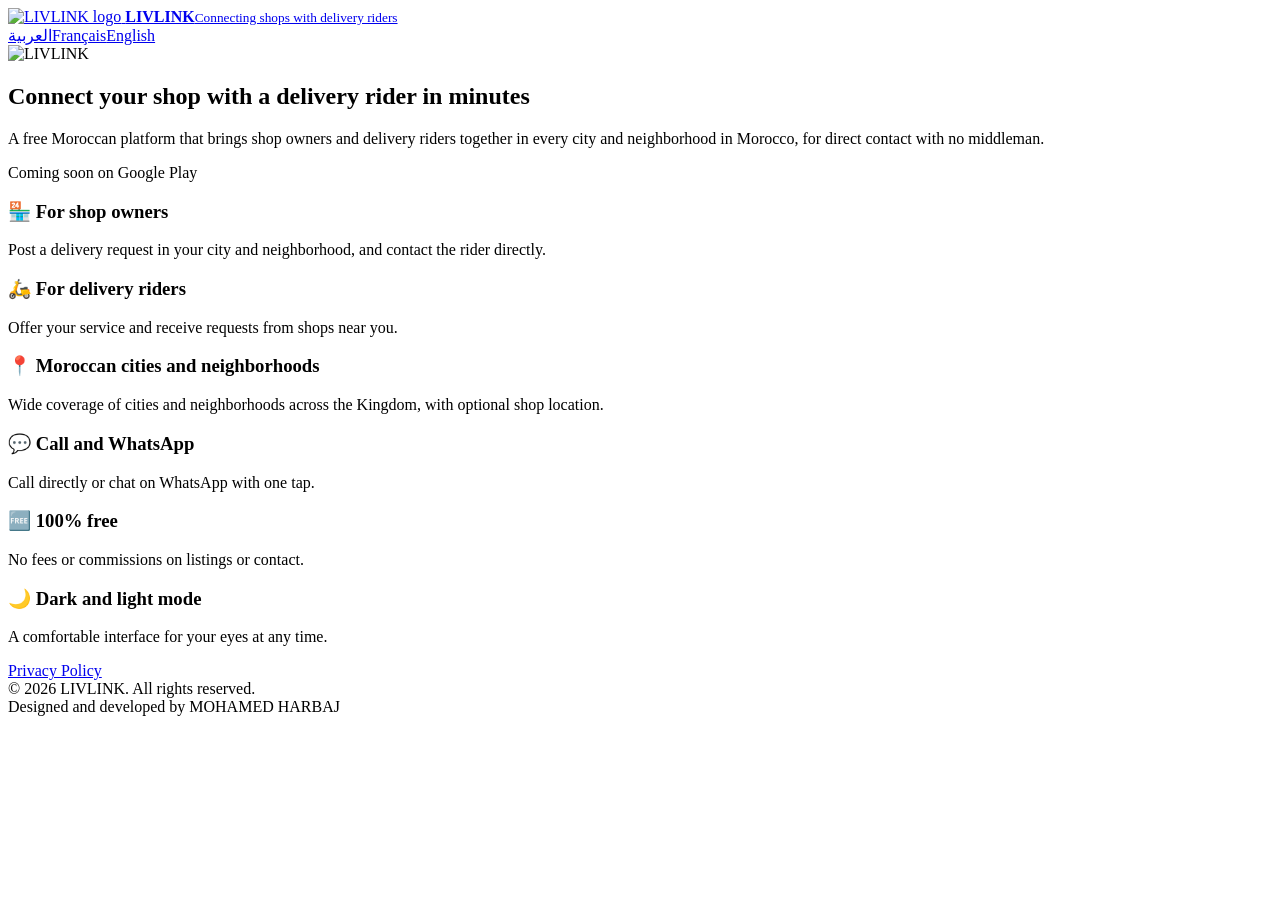
==== index-en.html @ ccd6330f "Add files via upload" ====
<!doctype html>
<html lang="en" dir="ltr">
<head>
  <meta charset="utf-8">
  <meta name="viewport" content="width=device-width, initial-scale=1">
  <meta name="theme-color" content="#0b1220">
  <title>LIVLINK – Connecting shops with delivery riders</title>
  <meta name="description" content="LIVLINK is a free Moroccan platform that connects shop owners with delivery riders in every city across Morocco.">
  <link rel="icon" href="logo.png">
  <link rel="alternate" hreflang="ar" href="index.html">
  <link rel="alternate" hreflang="fr" href="index-fr.html">
  <link rel="alternate" hreflang="en" href="index-en.html">
  <link rel="alternate" hreflang="x-default" href="index.html">
  <link rel="stylesheet" href="style.css">
</head>
<body>
<header>
  <div class="wrap bar">
    <a class="brand" href="index-en.html">
      <img src="logo.png" alt="LIVLINK logo">
      <span><b>LIVLINK</b><small>Connecting shops with delivery riders</small></span>
    </a>
    <nav class="langs" aria-label="Language"><a href="index.html" lang="ar">العربية</a><a href="index-fr.html" lang="fr">Français</a><a href="index-en.html" class="on" aria-current="true" lang="en">English</a></nav>
  </div>
</header>

<main class="wrap">
  <section class="hero">
    <img class="big" src="logo.png" alt="LIVLINK">
    <h1>Connect your shop with a delivery rider in minutes</h1>
    <p>A free Moroccan platform that brings shop owners and delivery riders together in every city and neighborhood in Morocco, for direct contact with no middleman.</p>
    <span class="btn soon">Coming soon on Google Play</span>
  </section>

  <section class="features">
    <div class="card">
      <h3>🏪 For shop owners</h3>
      <p>Post a delivery request in your city and neighborhood, and contact the rider directly.</p>
    </div>
    <div class="card">
      <h3>🛵 For delivery riders</h3>
      <p>Offer your service and receive requests from shops near you.</p>
    </div>
    <div class="card">
      <h3>📍 Moroccan cities and neighborhoods</h3>
      <p>Wide coverage of cities and neighborhoods across the Kingdom, with optional shop location.</p>
    </div>
    <div class="card">
      <h3>💬 Call and WhatsApp</h3>
      <p>Call directly or chat on WhatsApp with one tap.</p>
    </div>
    <div class="card">
      <h3>🆓 100% free</h3>
      <p>No fees or commissions on listings or contact.</p>
    </div>
    <div class="card">
      <h3>🌙 Dark and light mode</h3>
      <p>A comfortable interface for your eyes at any time.</p>
    </div>
  </section>
</main>

<footer>
  <div class="wrap">
    <a href="privacy-en.html">Privacy Policy</a>
    <div>© 2026 LIVLINK. All rights reserved.</div>
    <div>Designed and developed by MOHAMED HARBAJ</div>
  </div>
</footer>

</body>
</html>
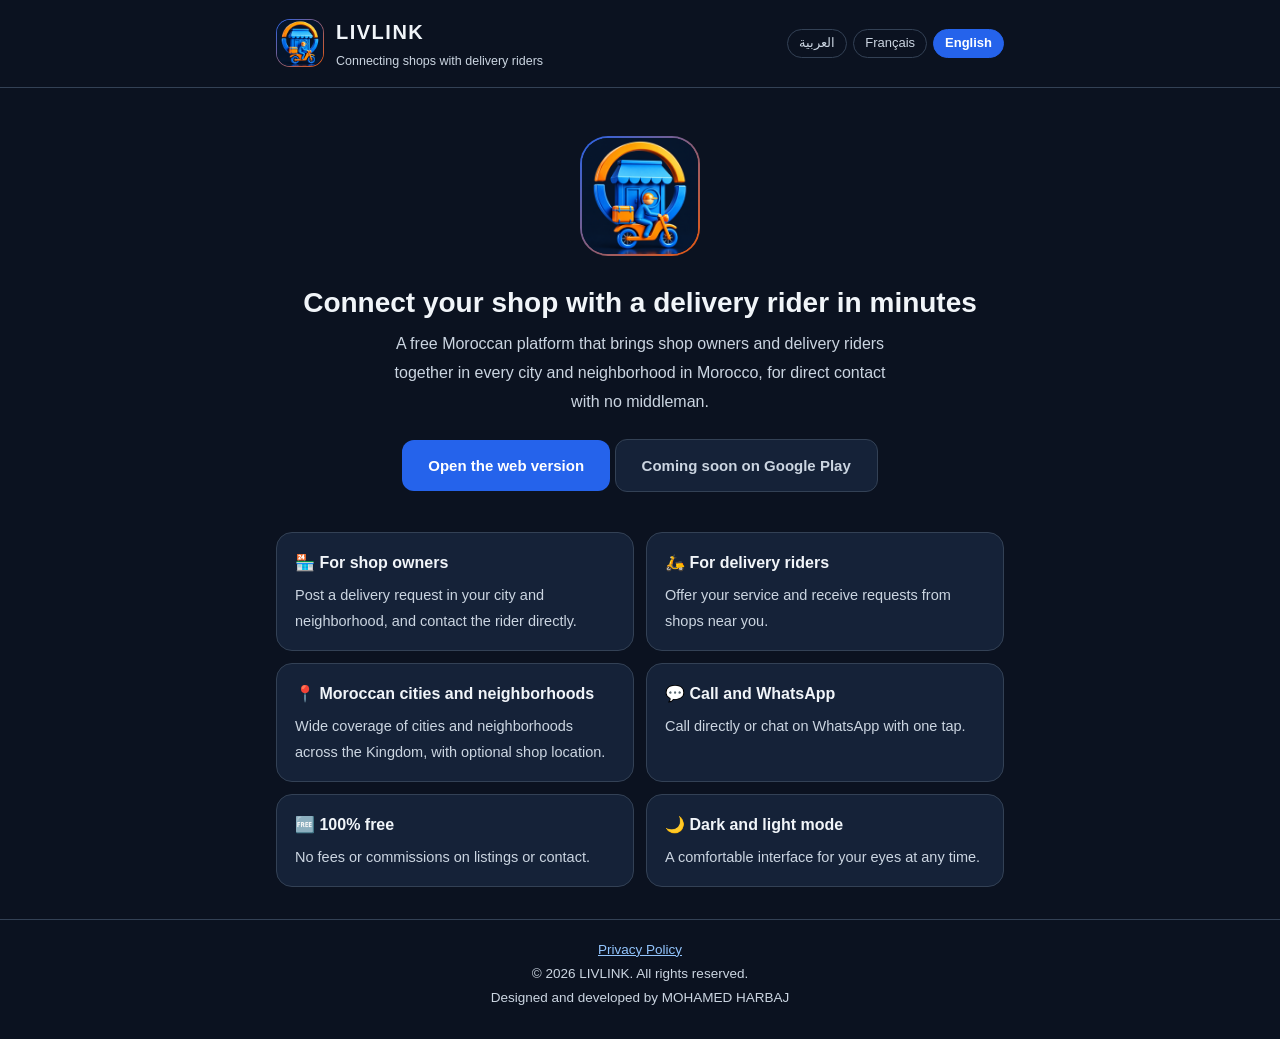
==== commit 84d86495: "Add files via upload" ====
--- a/index-en.html
+++ b/index-en.html
@@ -29,6 +29,7 @@
     <img class="big" src="logo.png" alt="LIVLINK">
     <h1>Connect your shop with a delivery rider in minutes</h1>
     <p>A free Moroccan platform that brings shop owners and delivery riders together in every city and neighborhood in Morocco, for direct contact with no middleman.</p>
+    <a class="btn" href="https://livlink-ma.netlify.app/fr">Open the web version</a>
     <span class="btn soon">Coming soon on Google Play</span>
   </section>
 
--- a/style.css
+++ b/style.css
@@ -0,0 +1,149 @@
+:root {
+  --navy: #0b1220;
+  --navy-2: #152238;
+  --line: #334155;
+  --text: #f1f5f9;
+  --muted: #cbd5e1;
+  --blue: #2563eb;
+  --orange: #ea580c;
+}
+
+* { box-sizing: border-box; }
+
+html { scroll-behavior: smooth; }
+
+body {
+  margin: 0;
+  background: var(--navy);
+  color: var(--text);
+  font-family: "Segoe UI", Tahoma, "Noto Sans Arabic", Arial, sans-serif;
+  line-height: 1.8;
+  -webkit-text-size-adjust: 100%;
+}
+
+a { color: #93c5fd; }
+
+.wrap {
+  width: 100%;
+  max-width: 760px;
+  margin: 0 auto;
+  padding: 0 16px;
+}
+
+/* ---------- header ---------- */
+header {
+  border-bottom: 1px solid var(--line);
+  background: var(--navy);
+}
+.brand {
+  display: flex;
+  align-items: center;
+  gap: 12px;
+  padding: 14px 0;
+  text-decoration: none;
+  color: var(--text);
+}
+.brand img {
+  width: 48px;
+  height: 48px;
+  border-radius: 14px;
+  border: 1.5px solid transparent;
+  background:
+    linear-gradient(var(--navy), var(--navy)) padding-box,
+    linear-gradient(135deg, var(--blue), var(--orange)) border-box;
+}
+.brand b { font-size: 20px; letter-spacing: 1.5px; }
+.brand small { display: block; font-size: 12.5px; color: var(--muted); letter-spacing: 0; }
+
+/* ---------- hero ---------- */
+.hero { text-align: center; padding: 48px 0 32px; }
+.hero img.big {
+  width: 120px;
+  height: 120px;
+  border-radius: 28px;
+  border: 2px solid transparent;
+  background:
+    linear-gradient(var(--navy), var(--navy)) padding-box,
+    linear-gradient(135deg, var(--blue), var(--orange)) border-box;
+}
+.hero h1 { font-size: 28px; margin: 18px 0 8px; line-height: 1.4; }
+.hero p { color: var(--muted); margin: 0 auto 22px; max-width: 520px; font-size: 16px; }
+
+.btn {
+  display: inline-block;
+  padding: 12px 26px;
+  border-radius: 12px;
+  font-weight: 700;
+  font-size: 15px;
+  text-decoration: none;
+  color: #fff;
+  background: var(--blue);
+}
+.btn.soon {
+  background: var(--navy-2);
+  border: 1px solid var(--line);
+  color: var(--muted);
+  cursor: default;
+}
+
+/* ---------- features ---------- */
+.features {
+  display: grid;
+  grid-template-columns: 1fr;
+  gap: 12px;
+  padding: 8px 0 32px;
+}
+@media (min-width: 560px) { .features { grid-template-columns: 1fr 1fr; } }
+.card {
+  background: var(--navy-2);
+  border: 1px solid var(--line);
+  border-radius: 16px;
+  padding: 16px 18px;
+}
+.card h3 { margin: 0 0 4px; font-size: 16px; }
+.card p { margin: 0; color: var(--muted); font-size: 14.5px; }
+
+/* ---------- policy ---------- */
+.doc { padding: 28px 0 40px; }
+.doc h1 { font-size: 26px; margin: 0 0 6px; }
+.doc .meta { color: var(--muted); font-size: 13.5px; margin-bottom: 20px; }
+.doc h2 {
+  font-size: 18px;
+  margin: 28px 0 6px;
+  padding-inline-start: 10px;
+  border-inline-start: 4px solid var(--orange);
+}
+.doc p, .doc li { color: var(--text); font-size: 15.5px; }
+.doc ul { padding-inline-start: 22px; margin: 6px 0; }
+.note {
+  background: var(--navy-2);
+  border: 1px solid var(--line);
+  border-radius: 12px;
+  padding: 12px 16px;
+  color: var(--muted);
+  font-size: 14.5px;
+}
+
+/* ---------- footer ---------- */
+footer {
+  border-top: 1px solid var(--line);
+  padding: 18px 0 28px;
+  text-align: center;
+  color: var(--muted);
+  font-size: 13.5px;
+}
+footer a { margin: 0 8px; }
+
+/* ---------- language switcher ---------- */
+.bar { display: flex; align-items: center; justify-content: space-between; gap: 12px; flex-wrap: wrap; }
+.langs { display: flex; gap: 6px; }
+.langs a {
+  font-size: 13px;
+  text-decoration: none;
+  color: var(--muted);
+  border: 1px solid var(--line);
+  border-radius: 999px;
+  padding: 3px 11px;
+  line-height: 1.6;
+}
+.langs a.on { background: var(--blue); border-color: var(--blue); color: #fff; font-weight: 700; }
